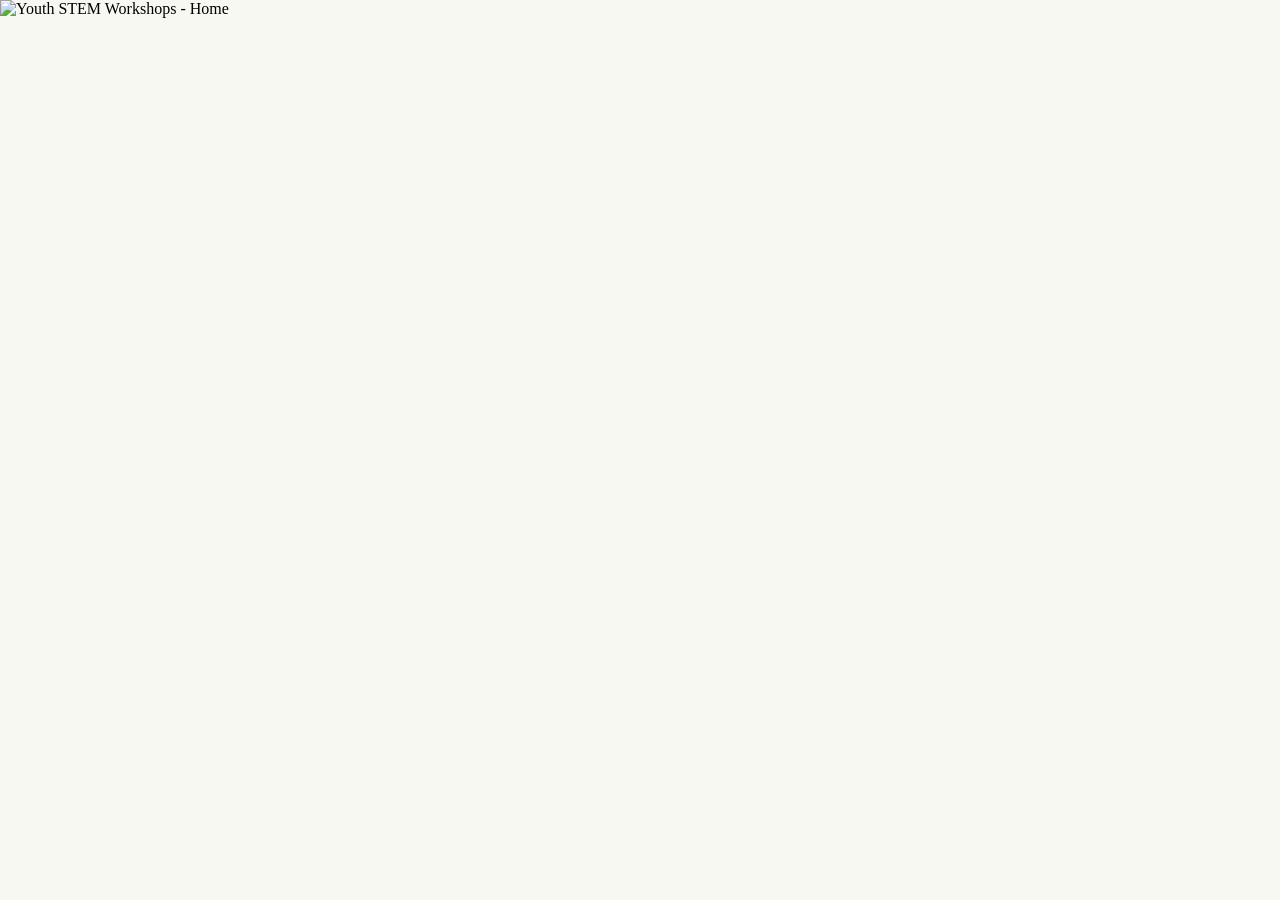
==== index.html @ c8c17610 "Add files via upload" ====
<!doctype html>
<html lang="en">
<head>
  <meta charset="utf-8">
  <meta name="viewport" content="width=device-width, initial-scale=1">
  <title>Youth STEM Workshops - Home</title>
  <link rel="stylesheet" href="style.css">
</head>
<body>
  <main class="page">
    <img class="page-image" src="images/home.png" alt="Youth STEM Workshops - Home">
    <a class="hotspot nav-home" href="index.html" aria-label="nav home"></a>
    <a class="hotspot nav-about" href="about.html" aria-label="nav about"></a>
    <a class="hotspot nav-registration" href="registration.html" aria-label="nav registration"></a>
    <a class="hotspot nav-faqs" href="faqs.html" aria-label="nav faqs"></a>
    <a class="hotspot home-about" href="about.html" aria-label="home about"></a>
    <a class="hotspot home-registration" href="registration.html" aria-label="home registration"></a>
    <a class="hotspot home-faqs" href="faqs.html" aria-label="home faqs"></a>
    <a class="hotspot see-faqs" href="faqs.html" aria-label="see faqs"></a>
    <a class="hotspot email-link" href="mailto:armitah121@gmail.com" aria-label="email link"></a>
  </main>
</body>
</html>
---- style.css ----
html, body {
  margin: 0;
  padding: 0;
  background: #f7f8f1;
}

* {
  box-sizing: border-box;
}

body {
  overflow-x: hidden;
}

.page {
  position: relative;
  width: 100%;
}

.page-image {
  display: block;
  width: 100%;
  height: auto;
}

/* Transparent clickable areas over the navigation and page-specific buttons. */
.hotspot {
  position: absolute;
  display: block;
  background: transparent;
  z-index: 10;
}

/* Top navigation: approximate positions based on the supplied Canva PNGs. */
.nav-home {
  top: 0;
  right: 13.2%;
  width: 5.5%;
  height: 3.2%;
}
.nav-about {
  top: 0;
  right: 7.3%;
  width: 6.2%;
  height: 3.2%;
}
.nav-registration {
  top: 0;
  right: 1.8%;
  width: 8%;
  height: 3.2%;
}
.nav-faqs {
  top: 0;
  right: 0;
  width: 5.5%;
  height: 3.2%;
}

/* Home page cards. */
.home-about {
  top: 52%;
  left: 3%;
  width: 29%;
  height: 18%;
}
.home-registration {
  top: 52%;
  left: 35.5%;
  width: 29%;
  height: 18%;
}
.home-faqs {
  top: 52%;
  left: 68%;
  width: 29%;
  height: 18%;
}

/* Registration QR code area. */
.registration-link {
  top: 8%;
  right: 7%;
  width: 40%;
  height: 38%;
}

/* Bottom CTA buttons. */
.see-faqs {
  bottom: 1.5%;
  right: 25%;
  width: 19%;
  height: 7%;
}
.email-link {
  bottom: 1.5%;
  right: 4%;
  width: 19%;
  height: 7%;
}

@media (max-width: 700px) {
  .nav-home, .nav-about, .nav-registration, .nav-faqs {
    height: 5%;
  }
}
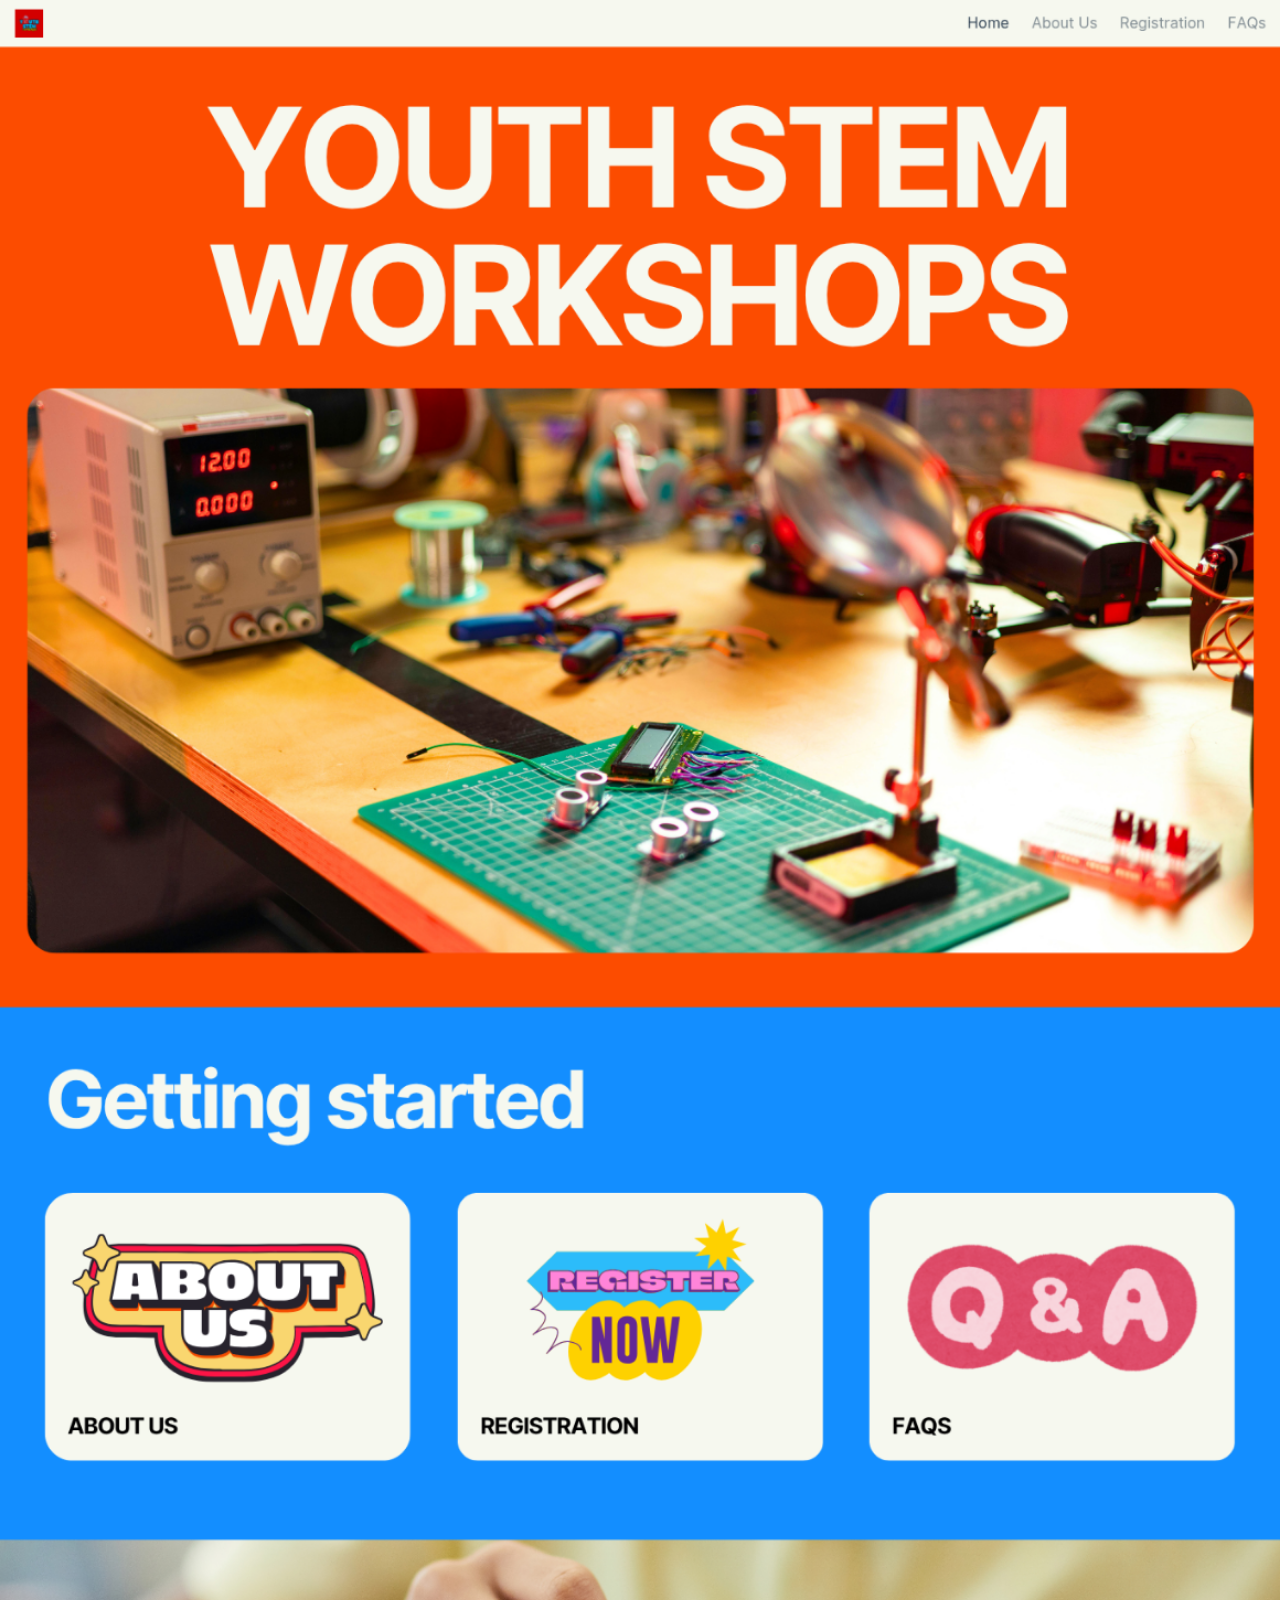
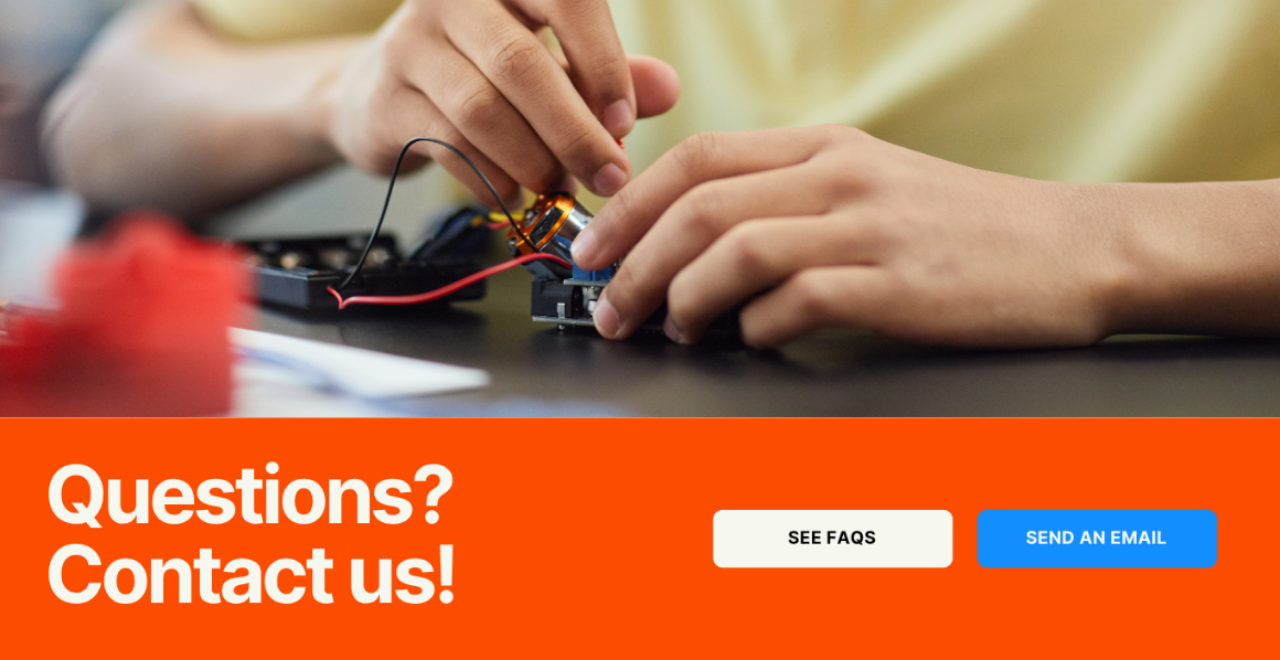
==== commit e4f63e07: "Add files via upload" ====
--- a/index.html
+++ b/index.html
@@ -8,7 +8,7 @@
 </head>
 <body>
   <main class="page">
-    <img class="page-image" src="images/home.png" alt="Youth STEM Workshops - Home">
+    <img class="page-image" src="home.png" alt="Youth STEM Workshops - Home">
     <a class="hotspot nav-home" href="index.html" aria-label="nav home"></a>
     <a class="hotspot nav-about" href="about.html" aria-label="nav about"></a>
     <a class="hotspot nav-registration" href="registration.html" aria-label="nav registration"></a>
